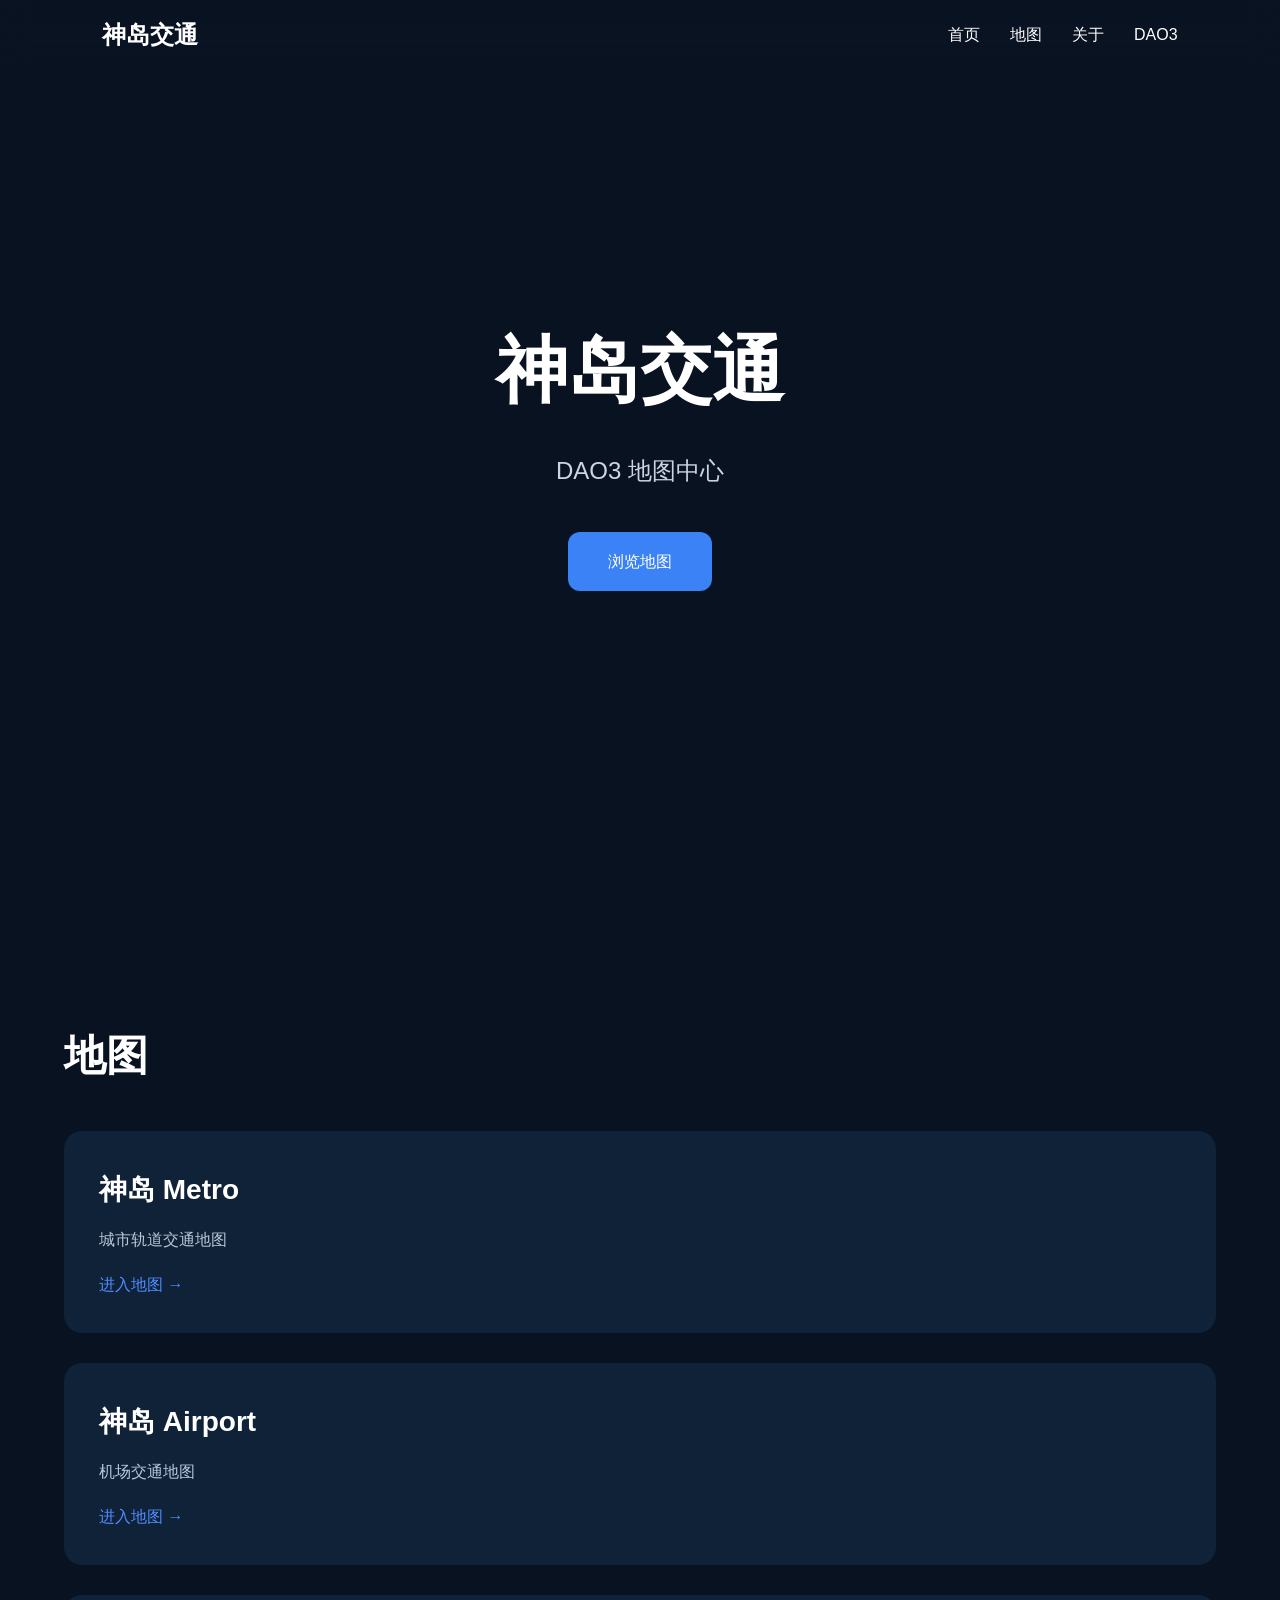
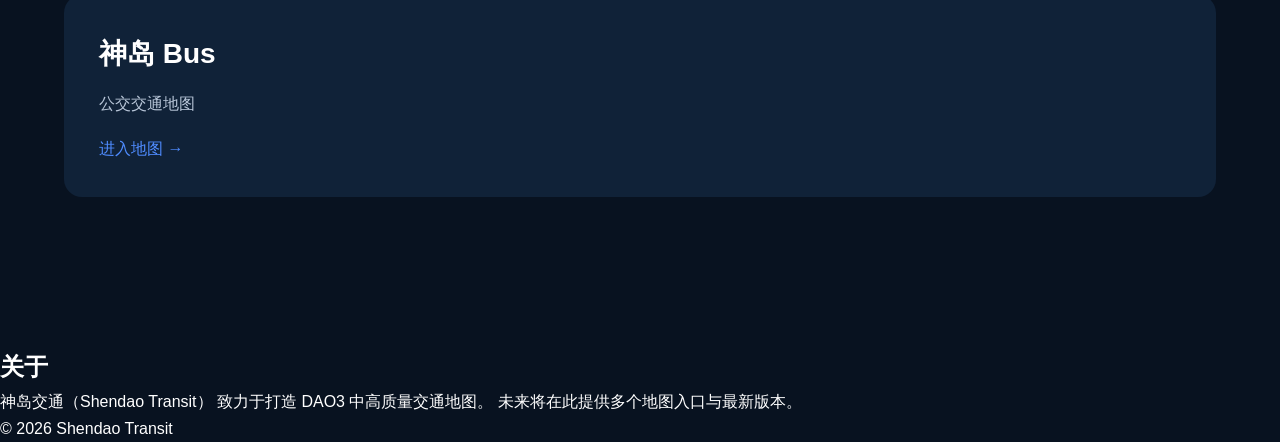
==== index.html @ ed9af7fe "Update index.html" ====
<!DOCTYPE html>
<html lang="zh-CN">
<head>

<meta charset="UTF-8">
<meta name="viewport" content="width=device-width, initial-scale=1.0">

<title>神岛交通 | Shendao Transit</title>

<link rel="stylesheet" href="styles.css">

</head>

<body>

<header class="navbar">

<div class="logo">
神岛交通
</div>

<nav>

<a href="#home">首页</a>

<a href="#maps">地图</a>

<a href="#about">关于</a>

<a href="https://dao3.fun" target="_blank">DAO3</a>

</nav>

</header>

<section id="home" class="hero">

<h1>神岛交通</h1>

<p>
DAO3 地图中心
</p>

<a href="#maps" class="button">
浏览地图
</a>

</section>

<section id="maps" class="maps">

<h2>地图</h2>

<div class="map-card">

<h3>神岛 Metro</h3>

<p>
城市轨道交通地图
</p>

<a href="#">
进入地图 →
</a>

</div>

<div class="map-card">

<h3>神岛 Airport</h3>

<p>
机场交通地图
</p>

<a href="#">
进入地图 →
</a>

</div>

<div class="map-card">

<h3>神岛 Bus</h3>

<p>
公交交通地图
</p>

<a href="#">
进入地图 →
</a>

</div>

</section>

<section id="about" class="about">

<h2>关于</h2>

<p>

神岛交通（Shendao Transit）

致力于打造 DAO3 中高质量交通地图。

未来将在此提供多个地图入口与最新版本。

</p>

</section>

<footer>

<p>

© 2026 Shendao Transit

</p>

</footer>

<script src="script.js"></script>

</body>

</html>
---- styles.css ----
/* 神岛 Dao3 样式 */
/* ===== 全局 ===== */

*{
    margin:0;
    padding:0;
    box-sizing:border-box;
}

html{
    scroll-behavior:smooth;
}

body{
    background:#081220;
    color:#ffffff;
    font-family:-apple-system,BlinkMacSystemFont,"Segoe UI",sans-serif;
    line-height:1.7;
}

/* ===== 导航栏 ===== */

.navbar{
    position:fixed;
    top:0;
    left:0;
    width:100%;
    height:70px;

    display:flex;
    justify-content:space-between;
    align-items:center;

    padding:0 8%;

    background:rgba(10,20,35,.72);
    backdrop-filter:blur(14px);

    z-index:1000;
}

.logo{
    font-size:24px;
    font-weight:700;
}

nav{
    display:flex;
    gap:30px;
}

nav a{
    color:white;
    text-decoration:none;
    transition:.3s;
}

nav a:hover{
    color:#4f8cff;
}

/* ===== 首页 ===== */

.hero{
    min-height:100vh;

    display:flex;
    flex-direction:column;

    justify-content:center;
    align-items:center;

    text-align:center;

    padding:100px 20px;
}

.hero h1{
    font-size:72px;
    margin-bottom:20px;
}

.hero p{
    font-size:24px;
    color:#cbd5e1;
}

.button{
    margin-top:40px;

    display:inline-block;

    background:#3b82f6;

    color:white;

    padding:16px 40px;

    border-radius:12px;

    text-decoration:none;

    transition:.3s;
}

.button:hover{
    transform:translateY(-3px);
}

/* ===== 地图区 ===== */

.maps{
    width:90%;
    max-width:1200px;
    margin:auto;
    padding:120px 0;
}

.maps h2{
    font-size:42px;
    margin-bottom:40px;
}

.map-card{
    background:#102238;
    border-radius:18px;
    padding:35px;
    margin-bottom:30px;
}

.map-card h3{
    font-size:28px;
    margin-bottom:12px;
}

.map-card p{
    color:#b8c6d8;
    margin-bottom:18px;
}

.map-card a{
    color:#4f8cff;
    text-decoration:none;
}
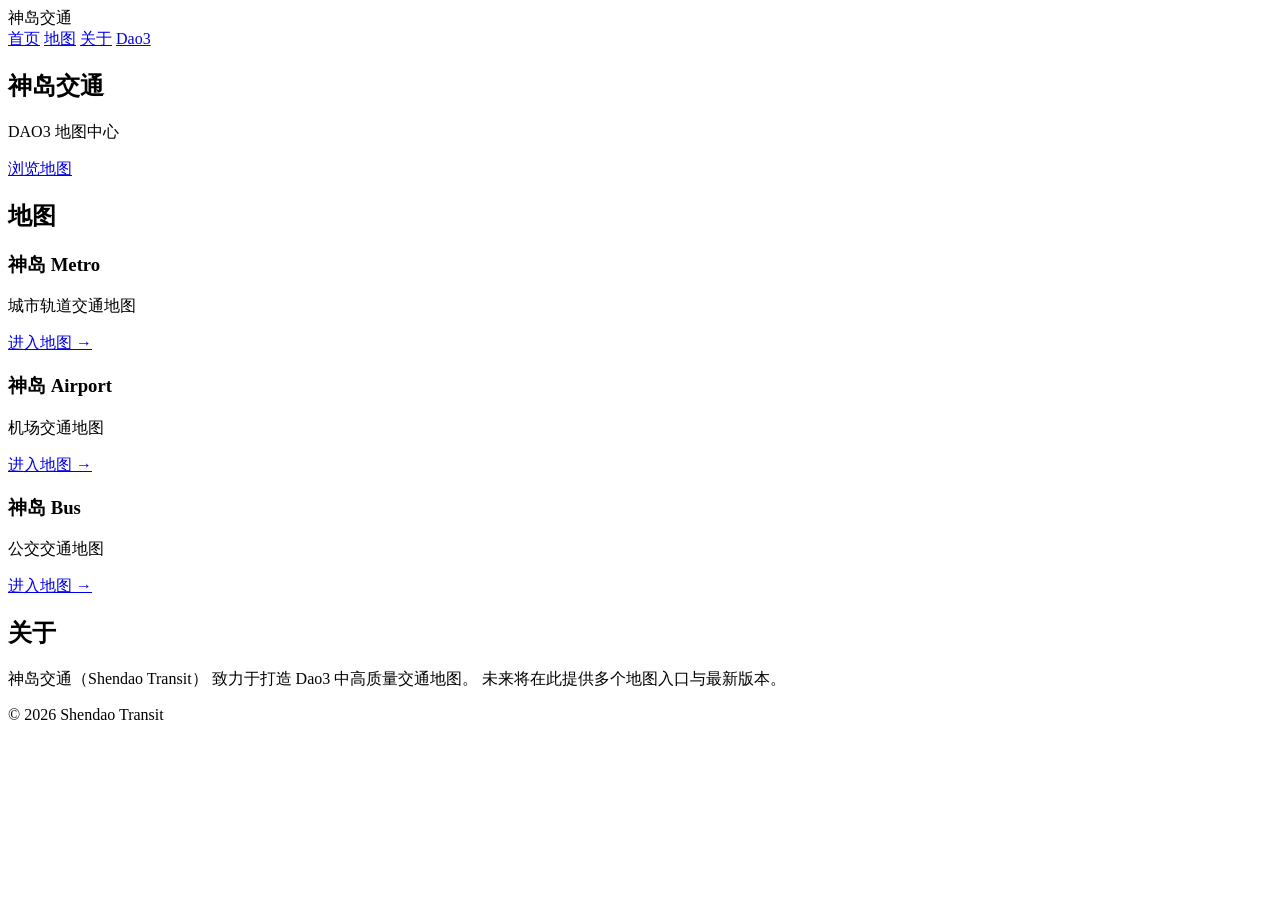
==== commit 9e32322a: "Update index.html" ====
--- a/index.html
+++ b/index.html
@@ -7,8 +7,8 @@
 
 <title>神岛交通 | Shendao Transit</title>
 
-<link rel="stylesheet" href="styles.css">
-
+<link rel="stylesheet" href="assets/css/style.css">
+  
 </head>
 
 <body>
@@ -27,7 +27,7 @@
 
 <a href="#about">关于</a>
 
-<a href="https://dao3.fun" target="_blank">DAO3</a>
+<a href="https://dao3.fun" target="_blank">Dao3</a>
 
 </nav>
 
@@ -103,7 +103,7 @@
 
 神岛交通（Shendao Transit）
 
-致力于打造 DAO3 中高质量交通地图。
+致力于打造 Dao3 中高质量交通地图。
 
 未来将在此提供多个地图入口与最新版本。
 
@@ -121,7 +121,7 @@
 
 </footer>
 
-<script src="script.js"></script>
+<script src="assets/js/script.js"></script>
 
 </body>
 
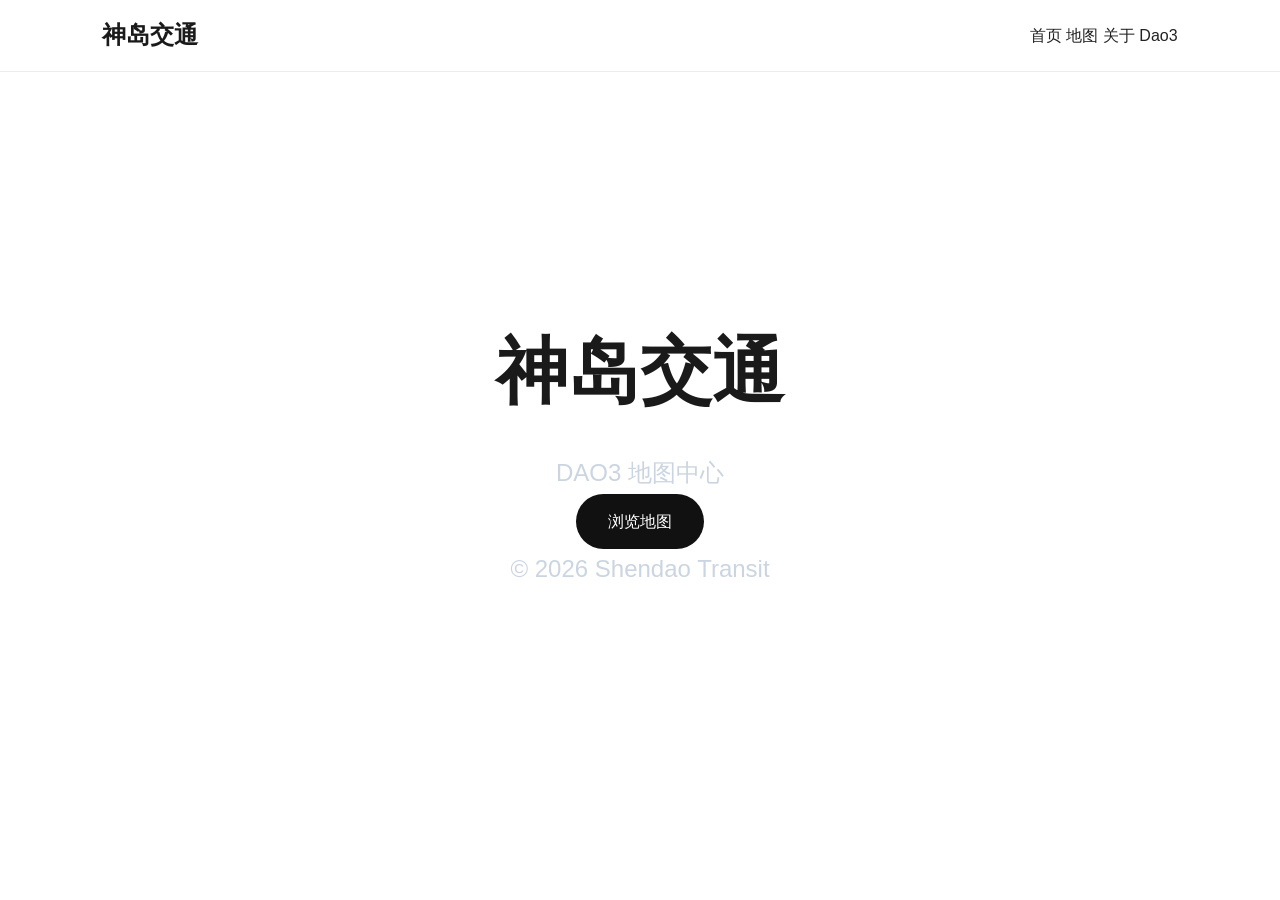
==== commit 451a9fd2: "Update index.html" ====
--- a/index.html
+++ b/index.html
@@ -45,71 +45,6 @@
 浏览地图
 </a>
 
-</section>
-
-<section id="maps" class="maps">
-
-<h2>地图</h2>
-
-<div class="map-card">
-
-<h3>神岛 Metro</h3>
-
-<p>
-城市轨道交通地图
-</p>
-
-<a href="#">
-进入地图 →
-</a>
-
-</div>
-
-<div class="map-card">
-
-<h3>神岛 Airport</h3>
-
-<p>
-机场交通地图
-</p>
-
-<a href="#">
-进入地图 →
-</a>
-
-</div>
-
-<div class="map-card">
-
-<h3>神岛 Bus</h3>
-
-<p>
-公交交通地图
-</p>
-
-<a href="#">
-进入地图 →
-</a>
-
-</div>
-
-</section>
-
-<section id="about" class="about">
-
-<h2>关于</h2>
-
-<p>
-
-神岛交通（Shendao Transit）
-
-致力于打造 Dao3 中高质量交通地图。
-
-未来将在此提供多个地图入口与最新版本。
-
-</p>
-
-</section>
 
 <footer>
 
--- a/assets/css/style.css
+++ b/assets/css/style.css
@@ -0,0 +1,143 @@
+/* 神岛 Dao3 样式 */
+/* ===== 全局 ===== */
+
+*{
+    margin:0;
+    padding:0;
+    box-sizing:border-box;
+}
+
+html{
+    scroll-behavior:smooth;
+}
+
+body{
+    margin:0;
+    background:#ffffff;
+    color:#1a1a1a;
+    font-family:-apple-system,BlinkMacSystemFont,"Segoe UI","PingFang SC","Microsoft YaHei",sans-serif;
+    line-height:1.7;
+}
+
+/* ===== 导航栏 ===== */
+
+.navbar{
+    position:fixed;
+    top:0;
+    left:0;
+    width:100%;
+    height:72px;
+
+    display:flex;
+    justify-content:space-between;
+    align-items:center;
+
+    padding:0 8%;
+
+    background:rgba(255,255,255,.92);
+    backdrop-filter:blur(12px);
+
+    border-bottom:1px solid #ececec;
+
+    z-index:1000;
+}
+
+.logo{
+    font-size:24px;
+    font-weight:700;
+}
+
+nav a{
+    color:#222;
+    text-decoration:none;
+    transition:.25s;
+}
+
+nav a:hover{
+    color:#0066ff;
+}
+nav a:hover{
+    color:#4f8cff;
+}
+
+/* ===== 首页 ===== */
+
+.hero{
+    min-height:100vh;
+
+    display:flex;
+    flex-direction:column;
+
+    justify-content:center;
+    align-items:center;
+
+    text-align:center;
+
+    padding:100px 20px;
+}
+
+.hero h1{
+    font-size:72px;
+    margin-bottom:20px;
+}
+
+.hero p{
+    font-size:24px;
+    color:#cbd5e1;
+}
+
+.button{
+    display:inline-block;
+
+    padding:14px 32px;
+
+    background:#111;
+
+    color:white;
+
+    text-decoration:none;
+
+    border-radius:999px;
+
+    transition:.25s;
+}
+
+.button:hover{
+    background:#333;
+}
+
+/* ===== 地图区 ===== */
+
+.maps{
+    width:90%;
+    max-width:1200px;
+    margin:auto;
+    padding:120px 0;
+}
+
+.maps h2{
+    font-size:42px;
+    margin-bottom:40px;
+}
+
+.map-card{
+    background:#102238;
+    border-radius:18px;
+    padding:35px;
+    margin-bottom:30px;
+}
+
+.map-card h3{
+    font-size:28px;
+    margin-bottom:12px;
+}
+
+.map-card p{
+    color:#b8c6d8;
+    margin-bottom:18px;
+}
+
+.map-card a{
+    color:#4f8cff;
+    text-decoration:none;
+}
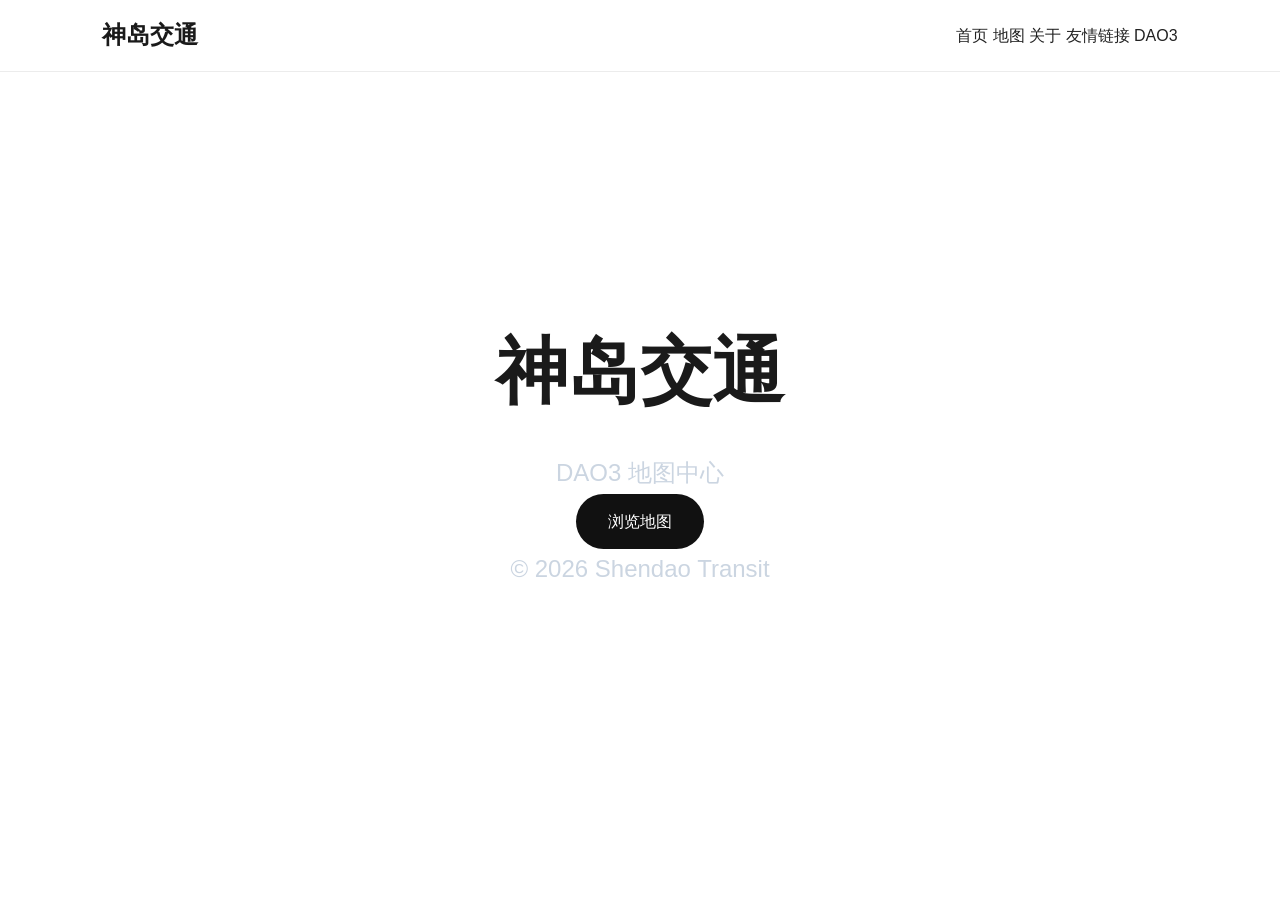
==== commit 6c59c888: "Update navigation links in index.html" ====
--- a/index.html
+++ b/index.html
@@ -21,13 +21,15 @@
 
 <nav>
 
-<a href="#home">首页</a>
+<a href="home.html">首页</a>
 
-<a href="#maps">地图</a>
+<a href="maps.html">地图</a>
 
-<a href="#about">关于</a>
+<a href="about.html">关于</a>
 
-<a href="https://dao3.fun" target="_blank">Dao3</a>
+<a href="links.html">友情链接</a>
+  
+<a href="dao3.html">DAO3</a>
 
 </nav>
 
@@ -41,7 +43,7 @@
 DAO3 地图中心
 </p>
 
-<a href="#maps" class="button">
+<a href="maps.html" class="button">
 浏览地图
 </a>
 
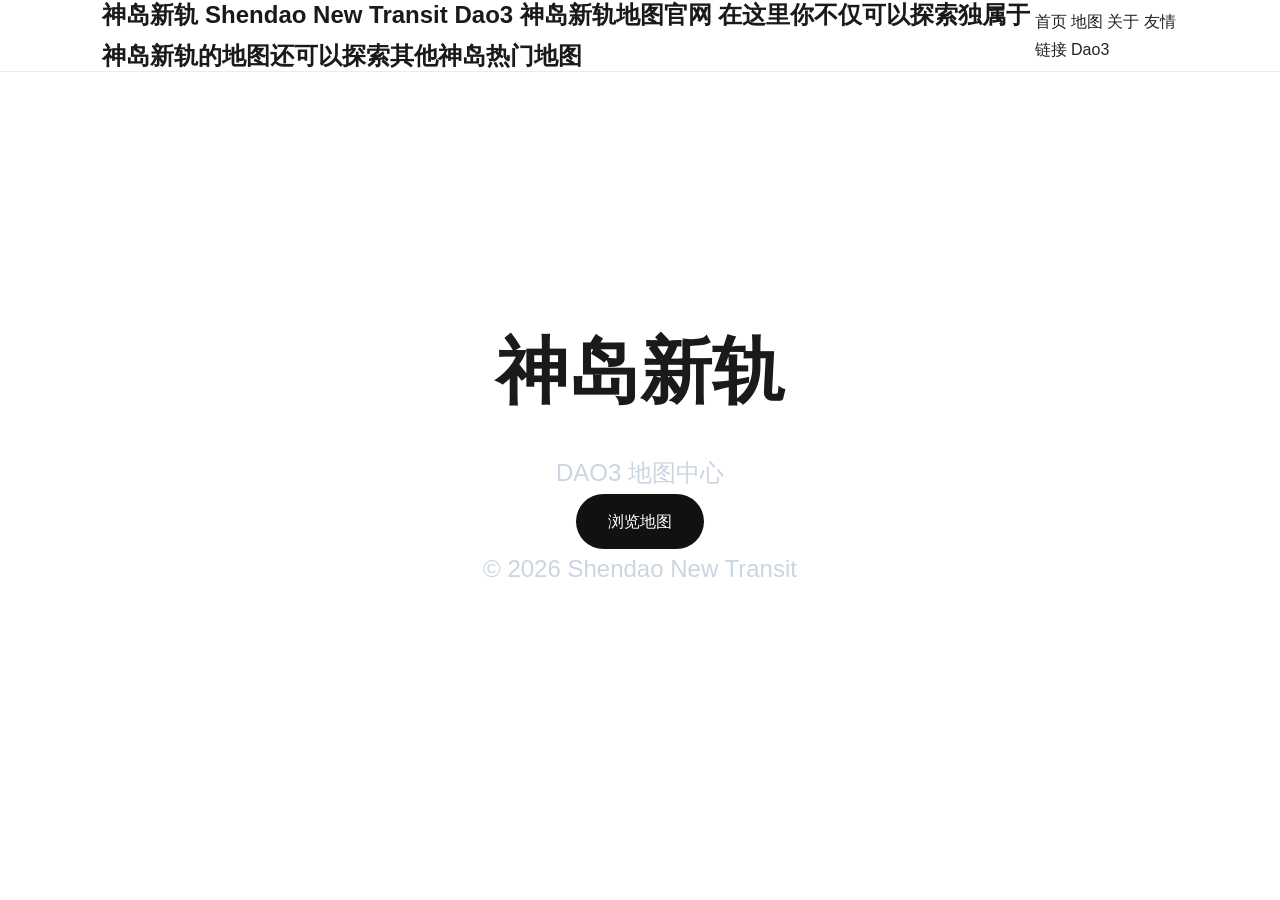
==== commit aa2b365e: "Update index.html" ====
--- a/index.html
+++ b/index.html
@@ -5,7 +5,7 @@
 <meta charset="UTF-8">
 <meta name="viewport" content="width=device-width, initial-scale=1.0">
 
-<title>神岛交通 | Shendao Transit</title>
+<title>神岛新轨 | Shendao New Transit</title>
 
 <link rel="stylesheet" href="assets/css/style.css">
   
@@ -16,7 +16,10 @@
 <header class="navbar">
 
 <div class="logo">
-神岛交通
+  神岛新轨 Shendao New Transit
+      Dao3 神岛新轨地图官网
+
+在这里你不仅可以探索独属于神岛新轨的地图还可以探索其他神岛热门地图
 </div>
 
 <nav>
@@ -29,7 +32,7 @@
 
 <a href="links.html">友情链接</a>
   
-<a href="dao3.html">DAO3</a>
+<a href="dao3.html">Dao3</a>
 
 </nav>
 
@@ -37,7 +40,7 @@
 
 <section id="home" class="hero">
 
-<h1>神岛交通</h1>
+<h1>神岛新轨</h1>
 
 <p>
 DAO3 地图中心
@@ -52,7 +55,7 @@
 
 <p>
 
-© 2026 Shendao Transit
+© 2026 Shendao New Transit
 
 </p>
 
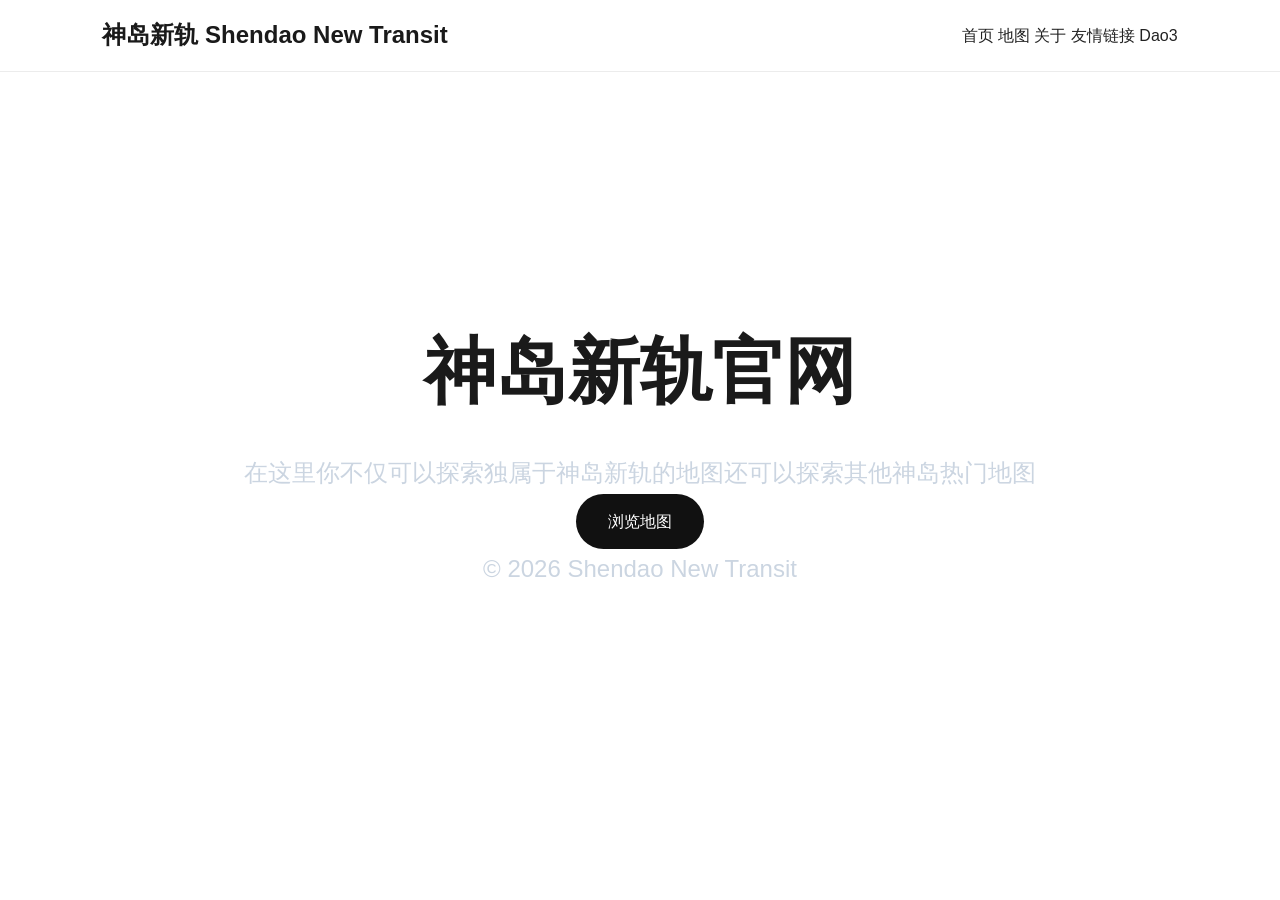
==== commit bb2d28fe: "Update index.html" ====
--- a/index.html
+++ b/index.html
@@ -17,9 +17,6 @@
 
 <div class="logo">
   神岛新轨 Shendao New Transit
-      Dao3 神岛新轨地图官网
-
-在这里你不仅可以探索独属于神岛新轨的地图还可以探索其他神岛热门地图
 </div>
 
 <nav>
@@ -40,10 +37,10 @@
 
 <section id="home" class="hero">
 
-<h1>神岛新轨</h1>
+<h1>神岛新轨官网</h1>
 
 <p>
-DAO3 地图中心
+在这里你不仅可以探索独属于神岛新轨的地图还可以探索其他神岛热门地图
 </p>
 
 <a href="maps.html" class="button">
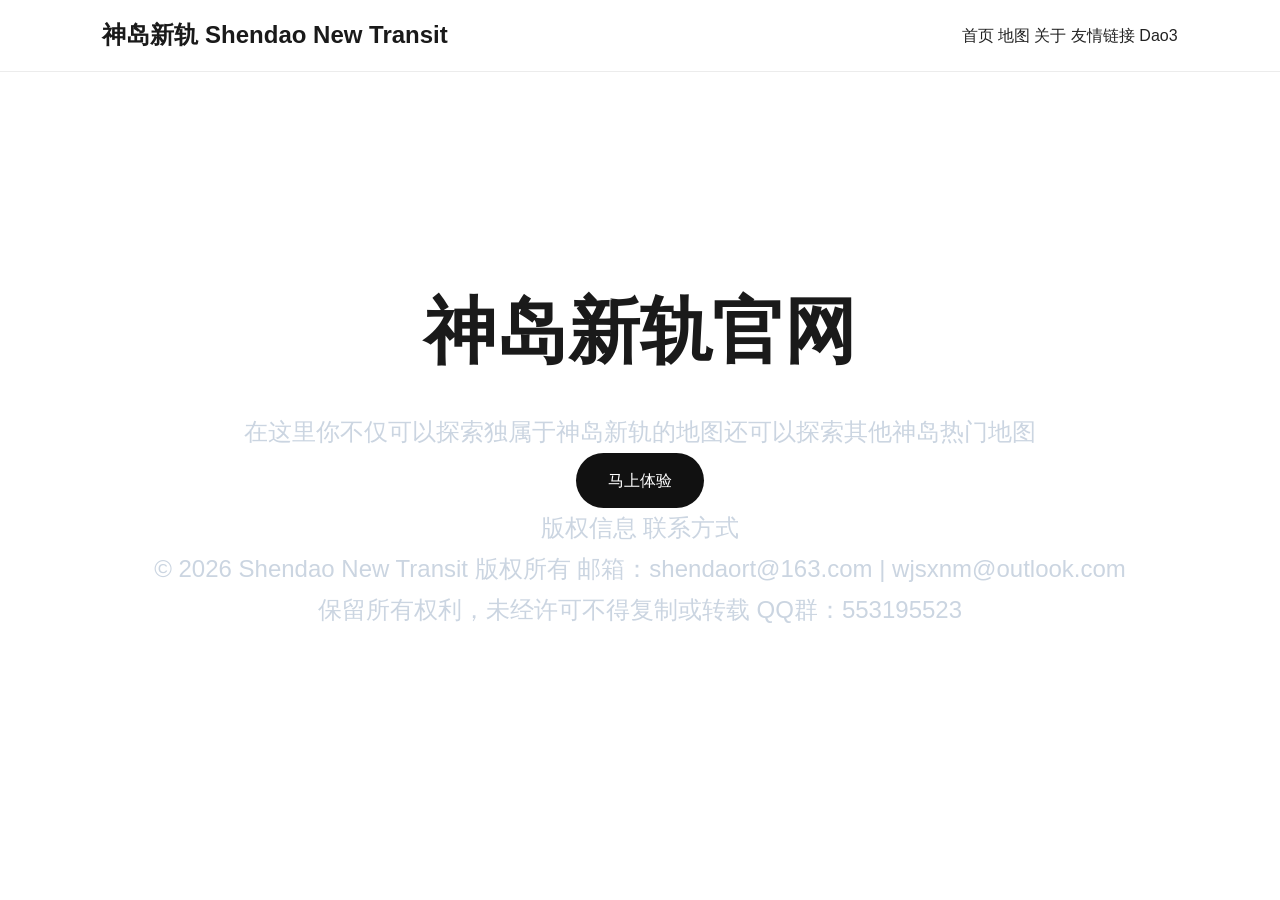
==== commit 5b300794: "Update index.html" ====
--- a/index.html
+++ b/index.html
@@ -44,18 +44,27 @@
 </p>
 
 <a href="maps.html" class="button">
-浏览地图
+马上体验
 </a>
 
 
 <footer>
 
 <p>
-
-© 2026 Shendao New Transit
+版权信息                                           联系方式
 
 </p>
-
+  
+<p>
+  © 2026 Shendao New Transit 版权所有                邮箱：shendaort@163.com  |  wjsxnm@outlook.com
+  
+</p>
+  
+<p>
+    保留所有权利，未经许可不得复制或转载                    QQ群：553195523
+  
+</p>
+  
 </footer>
 
 <script src="assets/js/script.js"></script>
